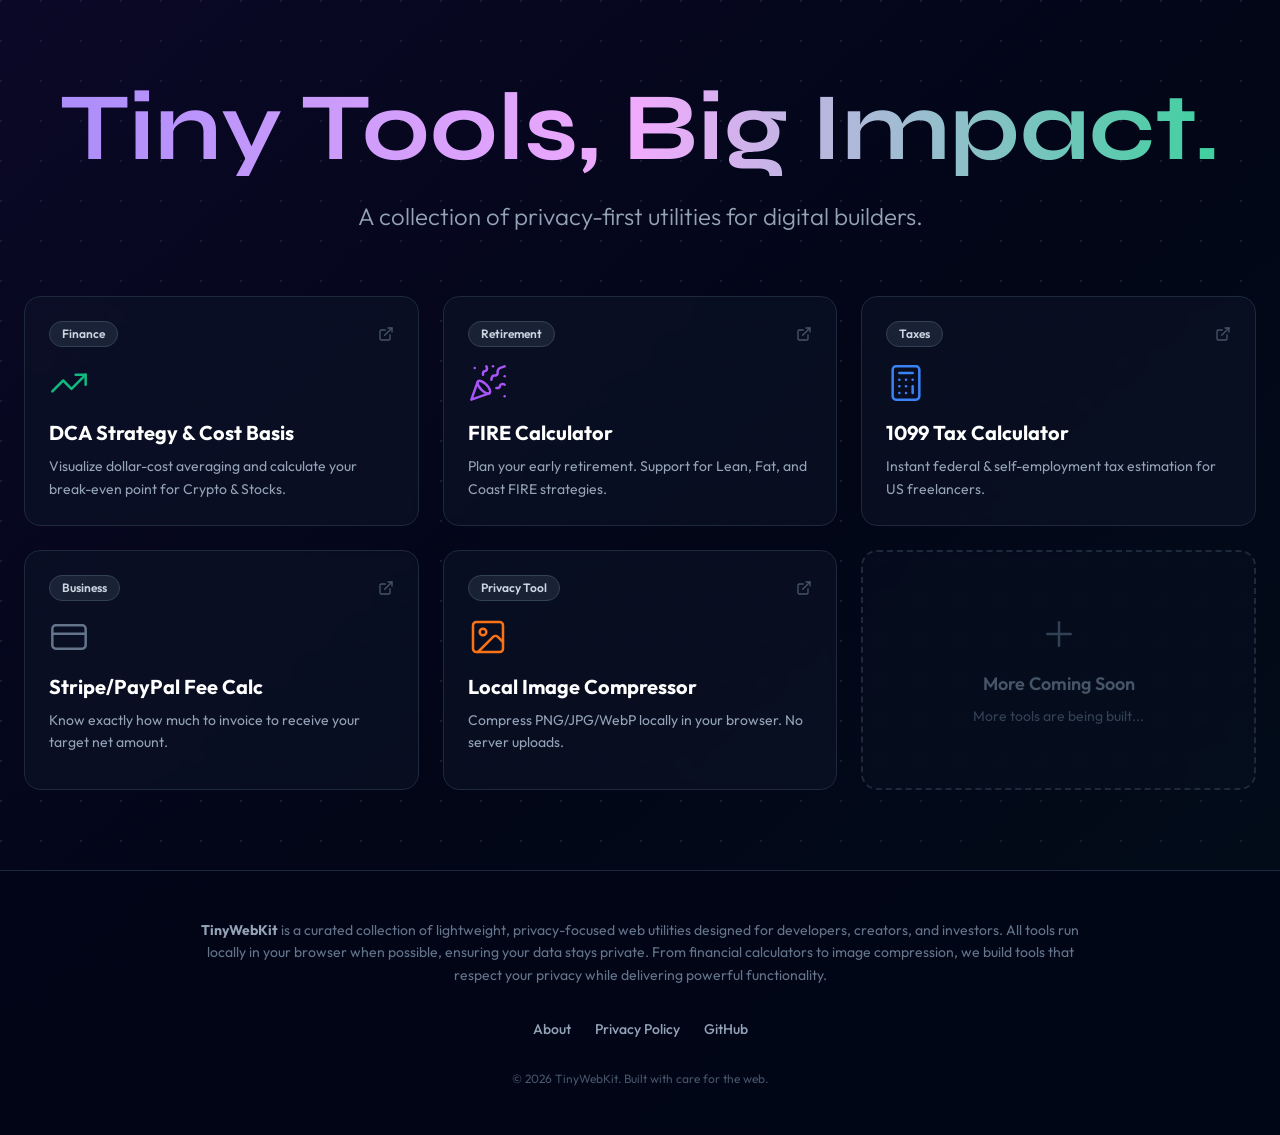
==== index.html @ 87d606e2 "Add files via upload" ====
<!doctype html>
<html lang="en">

<head>
    <meta charset="UTF-8" />
    <link rel="icon" type="image/svg+xml" href="/vite.svg" />
    <meta name="viewport" content="width=device-width, initial-scale=1.0" />

    <!-- SEO Meta Tags -->
    <title>TinyWebKit - Tiny Tools, Big Impact | Privacy-First Utilities</title>
    <meta name="description"
        content="A curated collection of lightweight, privacy-focused web utilities for developers, creators, and investors. DCA Calculator, FIRE Calculator, Tax Estimator, and more." />
    <meta name="keywords"
        content="web tools, privacy tools, DCA calculator, FIRE calculator, tax calculator, image compressor, developer tools" />
    <script async src="https://pagead2.googlesyndication.com/pagead/js/adsbygoogle.js?client=ca-pub-9927585604543555"
        crossorigin="anonymous"></script>

    <!-- Open Graph -->
    <meta property="og:title" content="TinyWebKit - Tiny Tools, Big Impact" />
    <meta property="og:description"
        content="Privacy-first utilities for digital builders. Financial calculators, tax tools, and more." />
    <meta property="og:type" content="website" />
    <meta property="og:url" content="https://tinywebkit.com" />

    <!-- Twitter Card -->
    <meta name="twitter:card" content="summary_large_image" />
    <meta name="twitter:title" content="TinyWebKit - Tiny Tools, Big Impact" />
    <meta name="twitter:description" content="Privacy-first utilities for digital builders." />
  <script type="module" crossorigin src="/assets/index-DSWnppGB.js"></script>
  <link rel="stylesheet" crossorigin href="/assets/index-Cif8F2AK.css">
</head>

<body>
    <div id="root"></div>
</body>

</html>
---- assets/index-Cif8F2AK.css ----
@import"https://fonts.googleapis.com/css2?family=Outfit:wght@300;400;500;600;700&family=Syne:wght@700;800&display=swap";*,:before,:after{--tw-border-spacing-x: 0;--tw-border-spacing-y: 0;--tw-translate-x: 0;--tw-translate-y: 0;--tw-rotate: 0;--tw-skew-x: 0;--tw-skew-y: 0;--tw-scale-x: 1;--tw-scale-y: 1;--tw-pan-x: ;--tw-pan-y: ;--tw-pinch-zoom: ;--tw-scroll-snap-strictness: proximity;--tw-gradient-from-position: ;--tw-gradient-via-position: ;--tw-gradient-to-position: ;--tw-ordinal: ;--tw-slashed-zero: ;--tw-numeric-figure: ;--tw-numeric-spacing: ;--tw-numeric-fraction: ;--tw-ring-inset: ;--tw-ring-offset-width: 0px;--tw-ring-offset-color: #fff;--tw-ring-color: rgb(59 130 246 / .5);--tw-ring-offset-shadow: 0 0 #0000;--tw-ring-shadow: 0 0 #0000;--tw-shadow: 0 0 #0000;--tw-shadow-colored: 0 0 #0000;--tw-blur: ;--tw-brightness: ;--tw-contrast: ;--tw-grayscale: ;--tw-hue-rotate: ;--tw-invert: ;--tw-saturate: ;--tw-sepia: ;--tw-drop-shadow: ;--tw-backdrop-blur: ;--tw-backdrop-brightness: ;--tw-backdrop-contrast: ;--tw-backdrop-grayscale: ;--tw-backdrop-hue-rotate: ;--tw-backdrop-invert: ;--tw-backdrop-opacity: ;--tw-backdrop-saturate: ;--tw-backdrop-sepia: ;--tw-contain-size: ;--tw-contain-layout: ;--tw-contain-paint: ;--tw-contain-style: }::backdrop{--tw-border-spacing-x: 0;--tw-border-spacing-y: 0;--tw-translate-x: 0;--tw-translate-y: 0;--tw-rotate: 0;--tw-skew-x: 0;--tw-skew-y: 0;--tw-scale-x: 1;--tw-scale-y: 1;--tw-pan-x: ;--tw-pan-y: ;--tw-pinch-zoom: ;--tw-scroll-snap-strictness: proximity;--tw-gradient-from-position: ;--tw-gradient-via-position: ;--tw-gradient-to-position: ;--tw-ordinal: ;--tw-slashed-zero: ;--tw-numeric-figure: ;--tw-numeric-spacing: ;--tw-numeric-fraction: ;--tw-ring-inset: ;--tw-ring-offset-width: 0px;--tw-ring-offset-color: #fff;--tw-ring-color: rgb(59 130 246 / .5);--tw-ring-offset-shadow: 0 0 #0000;--tw-ring-shadow: 0 0 #0000;--tw-shadow: 0 0 #0000;--tw-shadow-colored: 0 0 #0000;--tw-blur: ;--tw-brightness: ;--tw-contrast: ;--tw-grayscale: ;--tw-hue-rotate: ;--tw-invert: ;--tw-saturate: ;--tw-sepia: ;--tw-drop-shadow: ;--tw-backdrop-blur: ;--tw-backdrop-brightness: ;--tw-backdrop-contrast: ;--tw-backdrop-grayscale: ;--tw-backdrop-hue-rotate: ;--tw-backdrop-invert: ;--tw-backdrop-opacity: ;--tw-backdrop-saturate: ;--tw-backdrop-sepia: ;--tw-contain-size: ;--tw-contain-layout: ;--tw-contain-paint: ;--tw-contain-style: }*,:before,:after{box-sizing:border-box;border-width:0;border-style:solid;border-color:#e5e7eb}:before,:after{--tw-content: ""}html,:host{line-height:1.5;-webkit-text-size-adjust:100%;-moz-tab-size:4;-o-tab-size:4;tab-size:4;font-family:Outfit,system-ui,sans-serif;font-feature-settings:normal;font-variation-settings:normal;-webkit-tap-highlight-color:transparent}body{margin:0;line-height:inherit}hr{height:0;color:inherit;border-top-width:1px}abbr:where([title]){-webkit-text-decoration:underline dotted;text-decoration:underline dotted}h1,h2,h3,h4,h5,h6{font-size:inherit;font-weight:inherit}a{color:inherit;text-decoration:inherit}b,strong{font-weight:bolder}code,kbd,samp,pre{font-family:ui-monospace,SFMono-Regular,Menlo,Monaco,Consolas,Liberation Mono,Courier New,monospace;font-feature-settings:normal;font-variation-settings:normal;font-size:1em}small{font-size:80%}sub,sup{font-size:75%;line-height:0;position:relative;vertical-align:baseline}sub{bottom:-.25em}sup{top:-.5em}table{text-indent:0;border-color:inherit;border-collapse:collapse}button,input,optgroup,select,textarea{font-family:inherit;font-feature-settings:inherit;font-variation-settings:inherit;font-size:100%;font-weight:inherit;line-height:inherit;letter-spacing:inherit;color:inherit;margin:0;padding:0}button,select{text-transform:none}button,input:where([type=button]),input:where([type=reset]),input:where([type=submit]){-webkit-appearance:button;background-color:transparent;background-image:none}:-moz-focusring{outline:auto}:-moz-ui-invalid{box-shadow:none}progress{vertical-align:baseline}::-webkit-inner-spin-button,::-webkit-outer-spin-button{height:auto}[type=search]{-webkit-appearance:textfield;outline-offset:-2px}::-webkit-search-decoration{-webkit-appearance:none}::-webkit-file-upload-button{-webkit-appearance:button;font:inherit}summary{display:list-item}blockquote,dl,dd,h1,h2,h3,h4,h5,h6,hr,figure,p,pre{margin:0}fieldset{margin:0;padding:0}legend{padding:0}ol,ul,menu{list-style:none;margin:0;padding:0}dialog{padding:0}textarea{resize:vertical}input::-moz-placeholder,textarea::-moz-placeholder{opacity:1;color:#9ca3af}input::placeholder,textarea::placeholder{opacity:1;color:#9ca3af}button,[role=button]{cursor:pointer}:disabled{cursor:default}img,svg,video,canvas,audio,iframe,embed,object{display:block;vertical-align:middle}img,video{max-width:100%;height:auto}[hidden]:where(:not([hidden=until-found])){display:none}body{-webkit-font-smoothing:antialiased;-moz-osx-font-smoothing:grayscale}.container{width:100%}@media (min-width: 640px){.container{max-width:640px}}@media (min-width: 768px){.container{max-width:768px}}@media (min-width: 1024px){.container{max-width:1024px}}@media (min-width: 1280px){.container{max-width:1280px}}@media (min-width: 1536px){.container{max-width:1536px}}.absolute{position:absolute}.relative{position:relative}.inset-0{top:0;right:0;bottom:0;left:0}.z-10{z-index:10}.mx-auto{margin-left:auto;margin-right:auto}.mb-2{margin-bottom:.5rem}.mb-4{margin-bottom:1rem}.mb-6{margin-bottom:1.5rem}.mb-8{margin-bottom:2rem}.flex{display:flex}.grid{display:grid}.h-10{height:2.5rem}.h-4{height:1rem}.min-h-\[240px\]{min-height:240px}.min-h-screen{min-height:100vh}.w-10{width:2.5rem}.w-4{width:1rem}.max-w-3xl{max-width:48rem}.max-w-4xl{max-width:56rem}.max-w-7xl{max-width:80rem}.grid-cols-1{grid-template-columns:repeat(1,minmax(0,1fr))}.flex-col{flex-direction:column}.flex-wrap{flex-wrap:wrap}.items-center{align-items:center}.justify-center{justify-content:center}.justify-between{justify-content:space-between}.gap-6{gap:1.5rem}.overflow-hidden{overflow:hidden}.rounded-2xl{border-radius:1rem}.rounded-full{border-radius:9999px}.border{border-width:1px}.border-2{border-width:2px}.border-t{border-top-width:1px}.border-dashed{border-style:dashed}.border-slate-700{--tw-border-opacity: 1;border-color:rgb(51 65 85 / var(--tw-border-opacity, 1))}.border-slate-800{--tw-border-opacity: 1;border-color:rgb(30 41 59 / var(--tw-border-opacity, 1))}.bg-slate-800\/80{background-color:#1e293bcc}.bg-slate-900\/30{background-color:#0f172a4d}.bg-slate-900\/50{background-color:#0f172a80}.bg-slate-950{--tw-bg-opacity: 1;background-color:rgb(2 6 23 / var(--tw-bg-opacity, 1))}.bg-slate-950\/80{background-color:#020617cc}.bg-\[radial-gradient\(circle_at_1px_1px\,_rgb\(148_163_184_\/_0\.15\)_1px\,_transparent_0\)\]{background-image:radial-gradient(circle at 1px 1px,rgb(148 163 184 / .15) 1px,transparent 0)}.bg-gradient-to-br{background-image:linear-gradient(to bottom right,var(--tw-gradient-stops))}.bg-gradient-to-r{background-image:linear-gradient(to right,var(--tw-gradient-stops))}.from-violet-400{--tw-gradient-from: #a78bfa var(--tw-gradient-from-position);--tw-gradient-to: rgb(167 139 250 / 0) var(--tw-gradient-to-position);--tw-gradient-stops: var(--tw-gradient-from), var(--tw-gradient-to)}.from-violet-500\/0{--tw-gradient-from: rgb(139 92 246 / 0) var(--tw-gradient-from-position);--tw-gradient-to: rgb(139 92 246 / 0) var(--tw-gradient-to-position);--tw-gradient-stops: var(--tw-gradient-from), var(--tw-gradient-to)}.from-violet-950\/20{--tw-gradient-from: rgb(46 16 101 / .2) var(--tw-gradient-from-position);--tw-gradient-to: rgb(46 16 101 / 0) var(--tw-gradient-to-position);--tw-gradient-stops: var(--tw-gradient-from), var(--tw-gradient-to)}.via-fuchsia-300{--tw-gradient-to: rgb(240 171 252 / 0) var(--tw-gradient-to-position);--tw-gradient-stops: var(--tw-gradient-from), #f0abfc var(--tw-gradient-via-position), var(--tw-gradient-to)}.via-transparent{--tw-gradient-to: rgb(0 0 0 / 0) var(--tw-gradient-to-position);--tw-gradient-stops: var(--tw-gradient-from), transparent var(--tw-gradient-via-position), var(--tw-gradient-to)}.to-emerald-400{--tw-gradient-to: #34d399 var(--tw-gradient-to-position)}.to-emerald-500\/0{--tw-gradient-to: rgb(16 185 129 / 0) var(--tw-gradient-to-position)}.to-emerald-950\/20{--tw-gradient-to: rgb(2 44 34 / .2) var(--tw-gradient-to-position)}.bg-\[size\:40px_40px\]{background-size:40px 40px}.bg-clip-text{-webkit-background-clip:text;background-clip:text}.p-6{padding:1.5rem}.px-3{padding-left:.75rem;padding-right:.75rem}.px-6{padding-left:1.5rem;padding-right:1.5rem}.py-1{padding-top:.25rem;padding-bottom:.25rem}.py-12{padding-top:3rem;padding-bottom:3rem}.pb-16{padding-bottom:4rem}.pb-20{padding-bottom:5rem}.pt-20{padding-top:5rem}.text-center{text-align:center}.font-display{font-family:Syne,system-ui,sans-serif}.text-6xl{font-size:3.75rem;line-height:1}.text-lg{font-size:1.125rem;line-height:1.75rem}.text-sm{font-size:.875rem;line-height:1.25rem}.text-xl{font-size:1.25rem;line-height:1.75rem}.text-xs{font-size:.75rem;line-height:1rem}.font-bold{font-weight:700}.font-light{font-weight:300}.font-medium{font-weight:500}.font-semibold{font-weight:600}.leading-relaxed{line-height:1.625}.text-blue-500{--tw-text-opacity: 1;color:rgb(59 130 246 / var(--tw-text-opacity, 1))}.text-emerald-500{--tw-text-opacity: 1;color:rgb(16 185 129 / var(--tw-text-opacity, 1))}.text-orange-500{--tw-text-opacity: 1;color:rgb(249 115 22 / var(--tw-text-opacity, 1))}.text-purple-500{--tw-text-opacity: 1;color:rgb(168 85 247 / var(--tw-text-opacity, 1))}.text-slate-300{--tw-text-opacity: 1;color:rgb(203 213 225 / var(--tw-text-opacity, 1))}.text-slate-400{--tw-text-opacity: 1;color:rgb(148 163 184 / var(--tw-text-opacity, 1))}.text-slate-500{--tw-text-opacity: 1;color:rgb(100 116 139 / var(--tw-text-opacity, 1))}.text-slate-600{--tw-text-opacity: 1;color:rgb(71 85 105 / var(--tw-text-opacity, 1))}.text-slate-700{--tw-text-opacity: 1;color:rgb(51 65 85 / var(--tw-text-opacity, 1))}.text-transparent{color:transparent}.text-white{--tw-text-opacity: 1;color:rgb(255 255 255 / var(--tw-text-opacity, 1))}.backdrop-blur-sm{--tw-backdrop-blur: blur(4px);-webkit-backdrop-filter:var(--tw-backdrop-blur) var(--tw-backdrop-brightness) var(--tw-backdrop-contrast) var(--tw-backdrop-grayscale) var(--tw-backdrop-hue-rotate) var(--tw-backdrop-invert) var(--tw-backdrop-opacity) var(--tw-backdrop-saturate) var(--tw-backdrop-sepia);backdrop-filter:var(--tw-backdrop-blur) var(--tw-backdrop-brightness) var(--tw-backdrop-contrast) var(--tw-backdrop-grayscale) var(--tw-backdrop-hue-rotate) var(--tw-backdrop-invert) var(--tw-backdrop-opacity) var(--tw-backdrop-saturate) var(--tw-backdrop-sepia)}.transition{transition-property:color,background-color,border-color,text-decoration-color,fill,stroke,opacity,box-shadow,transform,filter,backdrop-filter;transition-timing-function:cubic-bezier(.4,0,.2,1);transition-duration:.15s}.transition-all{transition-property:all;transition-timing-function:cubic-bezier(.4,0,.2,1);transition-duration:.15s}.transition-colors{transition-property:color,background-color,border-color,text-decoration-color,fill,stroke;transition-timing-function:cubic-bezier(.4,0,.2,1);transition-duration:.15s}.duration-300{transition-duration:.3s}.hover\:border-slate-700:hover{--tw-border-opacity: 1;border-color:rgb(51 65 85 / var(--tw-border-opacity, 1))}.hover\:text-violet-400:hover{--tw-text-opacity: 1;color:rgb(167 139 250 / var(--tw-text-opacity, 1))}.hover\:shadow-2xl:hover{--tw-shadow: 0 25px 50px -12px rgb(0 0 0 / .25);--tw-shadow-colored: 0 25px 50px -12px var(--tw-shadow-color);box-shadow:var(--tw-ring-offset-shadow, 0 0 #0000),var(--tw-ring-shadow, 0 0 #0000),var(--tw-shadow)}.hover\:shadow-violet-500\/10:hover{--tw-shadow-color: rgb(139 92 246 / .1);--tw-shadow: var(--tw-shadow-colored)}.group:hover .group-hover\:from-violet-500\/5{--tw-gradient-from: rgb(139 92 246 / .05) var(--tw-gradient-from-position);--tw-gradient-to: rgb(139 92 246 / 0) var(--tw-gradient-to-position);--tw-gradient-stops: var(--tw-gradient-from), var(--tw-gradient-to)}.group:hover .group-hover\:to-emerald-500\/5{--tw-gradient-to: rgb(16 185 129 / .05) var(--tw-gradient-to-position)}.group:hover .group-hover\:text-slate-400{--tw-text-opacity: 1;color:rgb(148 163 184 / var(--tw-text-opacity, 1))}.group:hover .group-hover\:text-violet-300{--tw-text-opacity: 1;color:rgb(196 181 253 / var(--tw-text-opacity, 1))}@media (min-width: 768px){.md\:grid-cols-2{grid-template-columns:repeat(2,minmax(0,1fr))}.md\:text-2xl{font-size:1.5rem;line-height:2rem}.md\:text-7xl{font-size:4.5rem;line-height:1}}@media (min-width: 1024px){.lg\:grid-cols-3{grid-template-columns:repeat(3,minmax(0,1fr))}.lg\:text-8xl{font-size:6rem;line-height:1}}
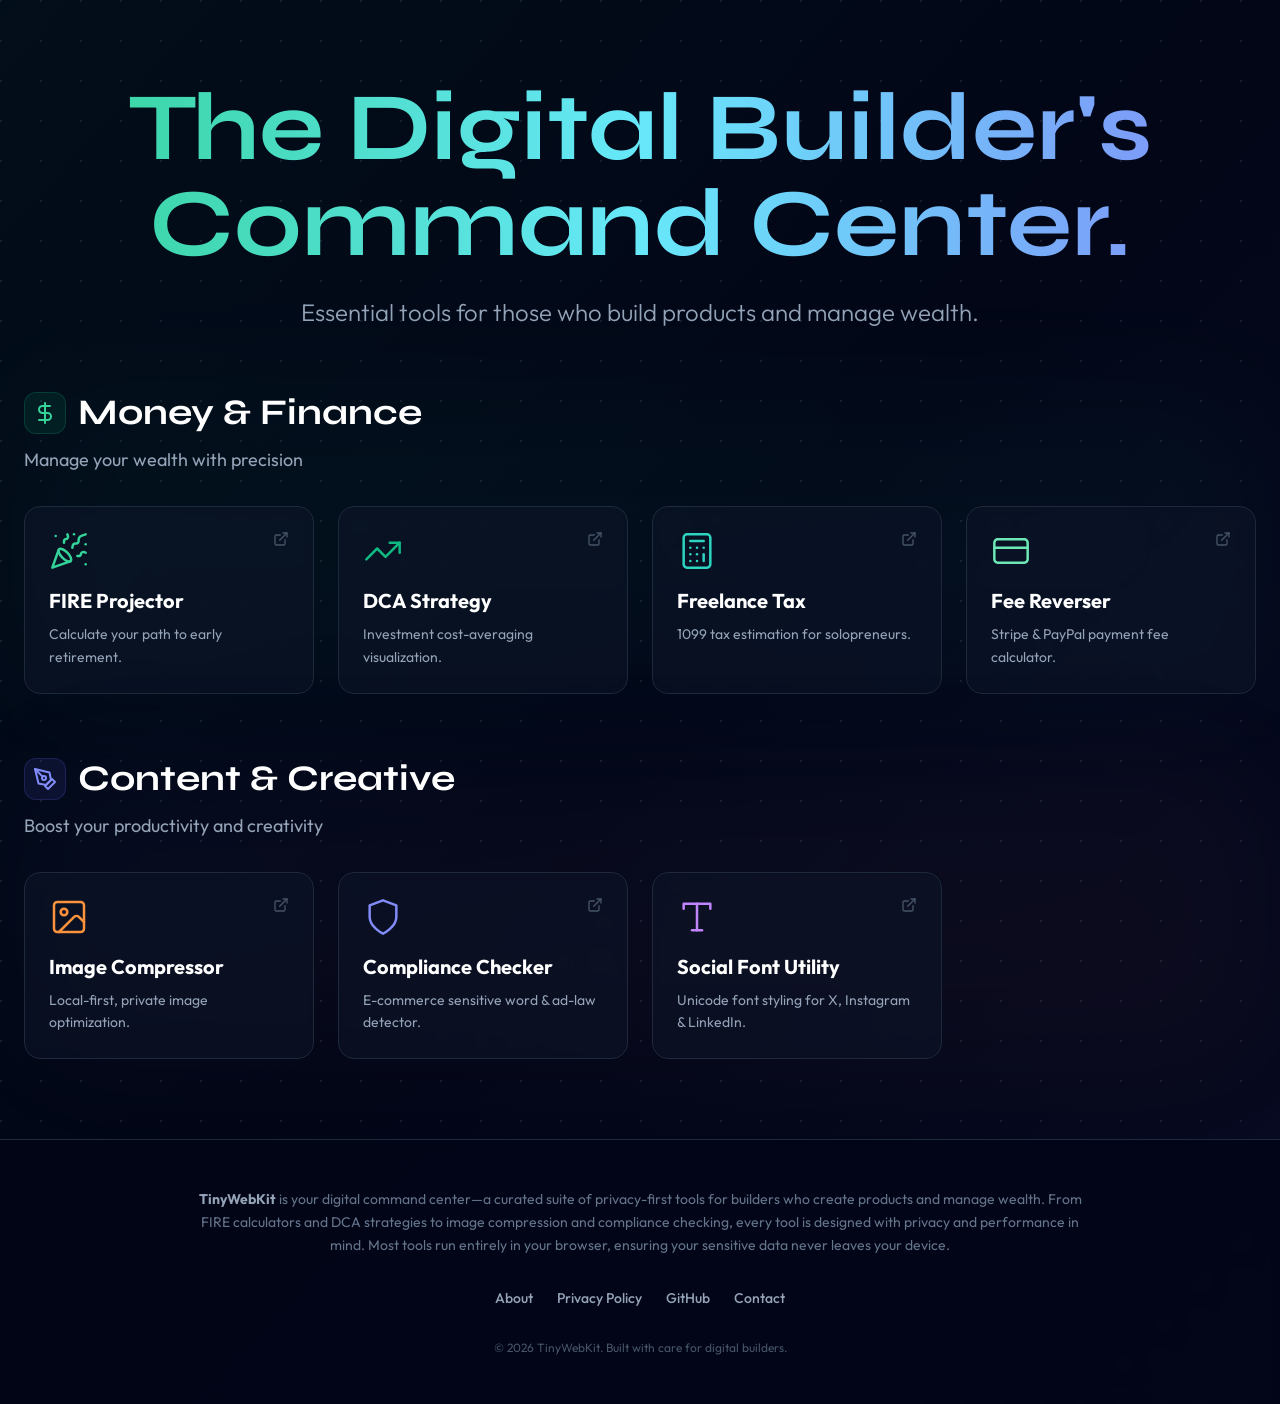
==== commit 3a24edbf: "Add files via upload" ====
--- a/index.html
+++ b/index.html
@@ -26,8 +26,8 @@
     <meta name="twitter:card" content="summary_large_image" />
     <meta name="twitter:title" content="TinyWebKit - Tiny Tools, Big Impact" />
     <meta name="twitter:description" content="Privacy-first utilities for digital builders." />
-  <script type="module" crossorigin src="/assets/index-DSWnppGB.js"></script>
-  <link rel="stylesheet" crossorigin href="/assets/index-Cif8F2AK.css">
+  <script type="module" crossorigin src="/assets/index-Dz4XGHO2.js"></script>
+  <link rel="stylesheet" crossorigin href="/assets/index-C9QMPsaU.css">
 </head>
 
 <body>
--- a/assets/index-C9QMPsaU.css
+++ b/assets/index-C9QMPsaU.css
@@ -0,0 +1 @@
+@import"https://fonts.googleapis.com/css2?family=Outfit:wght@300;400;500;600;700&family=Syne:wght@700;800&display=swap";*,:before,:after{--tw-border-spacing-x: 0;--tw-border-spacing-y: 0;--tw-translate-x: 0;--tw-translate-y: 0;--tw-rotate: 0;--tw-skew-x: 0;--tw-skew-y: 0;--tw-scale-x: 1;--tw-scale-y: 1;--tw-pan-x: ;--tw-pan-y: ;--tw-pinch-zoom: ;--tw-scroll-snap-strictness: proximity;--tw-gradient-from-position: ;--tw-gradient-via-position: ;--tw-gradient-to-position: ;--tw-ordinal: ;--tw-slashed-zero: ;--tw-numeric-figure: ;--tw-numeric-spacing: ;--tw-numeric-fraction: ;--tw-ring-inset: ;--tw-ring-offset-width: 0px;--tw-ring-offset-color: #fff;--tw-ring-color: rgb(59 130 246 / .5);--tw-ring-offset-shadow: 0 0 #0000;--tw-ring-shadow: 0 0 #0000;--tw-shadow: 0 0 #0000;--tw-shadow-colored: 0 0 #0000;--tw-blur: ;--tw-brightness: ;--tw-contrast: ;--tw-grayscale: ;--tw-hue-rotate: ;--tw-invert: ;--tw-saturate: ;--tw-sepia: ;--tw-drop-shadow: ;--tw-backdrop-blur: ;--tw-backdrop-brightness: ;--tw-backdrop-contrast: ;--tw-backdrop-grayscale: ;--tw-backdrop-hue-rotate: ;--tw-backdrop-invert: ;--tw-backdrop-opacity: ;--tw-backdrop-saturate: ;--tw-backdrop-sepia: ;--tw-contain-size: ;--tw-contain-layout: ;--tw-contain-paint: ;--tw-contain-style: }::backdrop{--tw-border-spacing-x: 0;--tw-border-spacing-y: 0;--tw-translate-x: 0;--tw-translate-y: 0;--tw-rotate: 0;--tw-skew-x: 0;--tw-skew-y: 0;--tw-scale-x: 1;--tw-scale-y: 1;--tw-pan-x: ;--tw-pan-y: ;--tw-pinch-zoom: ;--tw-scroll-snap-strictness: proximity;--tw-gradient-from-position: ;--tw-gradient-via-position: ;--tw-gradient-to-position: ;--tw-ordinal: ;--tw-slashed-zero: ;--tw-numeric-figure: ;--tw-numeric-spacing: ;--tw-numeric-fraction: ;--tw-ring-inset: ;--tw-ring-offset-width: 0px;--tw-ring-offset-color: #fff;--tw-ring-color: rgb(59 130 246 / .5);--tw-ring-offset-shadow: 0 0 #0000;--tw-ring-shadow: 0 0 #0000;--tw-shadow: 0 0 #0000;--tw-shadow-colored: 0 0 #0000;--tw-blur: ;--tw-brightness: ;--tw-contrast: ;--tw-grayscale: ;--tw-hue-rotate: ;--tw-invert: ;--tw-saturate: ;--tw-sepia: ;--tw-drop-shadow: ;--tw-backdrop-blur: ;--tw-backdrop-brightness: ;--tw-backdrop-contrast: ;--tw-backdrop-grayscale: ;--tw-backdrop-hue-rotate: ;--tw-backdrop-invert: ;--tw-backdrop-opacity: ;--tw-backdrop-saturate: ;--tw-backdrop-sepia: ;--tw-contain-size: ;--tw-contain-layout: ;--tw-contain-paint: ;--tw-contain-style: }*,:before,:after{box-sizing:border-box;border-width:0;border-style:solid;border-color:#e5e7eb}:before,:after{--tw-content: ""}html,:host{line-height:1.5;-webkit-text-size-adjust:100%;-moz-tab-size:4;-o-tab-size:4;tab-size:4;font-family:Outfit,system-ui,sans-serif;font-feature-settings:normal;font-variation-settings:normal;-webkit-tap-highlight-color:transparent}body{margin:0;line-height:inherit}hr{height:0;color:inherit;border-top-width:1px}abbr:where([title]){-webkit-text-decoration:underline dotted;text-decoration:underline dotted}h1,h2,h3,h4,h5,h6{font-size:inherit;font-weight:inherit}a{color:inherit;text-decoration:inherit}b,strong{font-weight:bolder}code,kbd,samp,pre{font-family:ui-monospace,SFMono-Regular,Menlo,Monaco,Consolas,Liberation Mono,Courier New,monospace;font-feature-settings:normal;font-variation-settings:normal;font-size:1em}small{font-size:80%}sub,sup{font-size:75%;line-height:0;position:relative;vertical-align:baseline}sub{bottom:-.25em}sup{top:-.5em}table{text-indent:0;border-color:inherit;border-collapse:collapse}button,input,optgroup,select,textarea{font-family:inherit;font-feature-settings:inherit;font-variation-settings:inherit;font-size:100%;font-weight:inherit;line-height:inherit;letter-spacing:inherit;color:inherit;margin:0;padding:0}button,select{text-transform:none}button,input:where([type=button]),input:where([type=reset]),input:where([type=submit]){-webkit-appearance:button;background-color:transparent;background-image:none}:-moz-focusring{outline:auto}:-moz-ui-invalid{box-shadow:none}progress{vertical-align:baseline}::-webkit-inner-spin-button,::-webkit-outer-spin-button{height:auto}[type=search]{-webkit-appearance:textfield;outline-offset:-2px}::-webkit-search-decoration{-webkit-appearance:none}::-webkit-file-upload-button{-webkit-appearance:button;font:inherit}summary{display:list-item}blockquote,dl,dd,h1,h2,h3,h4,h5,h6,hr,figure,p,pre{margin:0}fieldset{margin:0;padding:0}legend{padding:0}ol,ul,menu{list-style:none;margin:0;padding:0}dialog{padding:0}textarea{resize:vertical}input::-moz-placeholder,textarea::-moz-placeholder{opacity:1;color:#9ca3af}input::placeholder,textarea::placeholder{opacity:1;color:#9ca3af}button,[role=button]{cursor:pointer}:disabled{cursor:default}img,svg,video,canvas,audio,iframe,embed,object{display:block;vertical-align:middle}img,video{max-width:100%;height:auto}[hidden]:where(:not([hidden=until-found])){display:none}body{-webkit-font-smoothing:antialiased;-moz-osx-font-smoothing:grayscale}.container{width:100%}@media (min-width: 640px){.container{max-width:640px}}@media (min-width: 768px){.container{max-width:768px}}@media (min-width: 1024px){.container{max-width:1024px}}@media (min-width: 1280px){.container{max-width:1280px}}@media (min-width: 1536px){.container{max-width:1536px}}.absolute{position:absolute}.relative{position:relative}.inset-0{top:0;right:0;bottom:0;left:0}.z-10{z-index:10}.mx-auto{margin-left:auto;margin-right:auto}.mb-2{margin-bottom:.5rem}.mb-3{margin-bottom:.75rem}.mb-4{margin-bottom:1rem}.mb-6{margin-bottom:1.5rem}.mb-8{margin-bottom:2rem}.flex{display:flex}.grid{display:grid}.h-10{height:2.5rem}.h-4{height:1rem}.h-6{height:1.5rem}.min-h-screen{min-height:100vh}.w-10{width:2.5rem}.w-4{width:1rem}.w-6{width:1.5rem}.max-w-3xl{max-width:48rem}.max-w-4xl{max-width:56rem}.max-w-7xl{max-width:80rem}.grid-cols-1{grid-template-columns:repeat(1,minmax(0,1fr))}.flex-wrap{flex-wrap:wrap}.items-start{align-items:flex-start}.items-center{align-items:center}.justify-center{justify-content:center}.justify-between{justify-content:space-between}.gap-3{gap:.75rem}.gap-6{gap:1.5rem}.space-y-16>:not([hidden])~:not([hidden]){--tw-space-y-reverse: 0;margin-top:calc(4rem * calc(1 - var(--tw-space-y-reverse)));margin-bottom:calc(4rem * var(--tw-space-y-reverse))}.overflow-hidden{overflow:hidden}.rounded-2xl{border-radius:1rem}.rounded-3xl{border-radius:1.5rem}.rounded-xl{border-radius:.75rem}.border{border-width:1px}.border-t{border-top-width:1px}.border-emerald-500\/20{border-color:#10b98133}.border-indigo-500\/20{border-color:#6366f133}.border-slate-800{--tw-border-opacity: 1;border-color:rgb(30 41 59 / var(--tw-border-opacity, 1))}.bg-emerald-500\/10{background-color:#10b9811a}.bg-indigo-500\/10{background-color:#6366f11a}.bg-slate-900\/50{background-color:#0f172a80}.bg-slate-950{--tw-bg-opacity: 1;background-color:rgb(2 6 23 / var(--tw-bg-opacity, 1))}.bg-slate-950\/80{background-color:#020617cc}.bg-\[radial-gradient\(circle_at_1px_1px\,_rgb\(148_163_184_\/_0\.15\)_1px\,_transparent_0\)\]{background-image:radial-gradient(circle at 1px 1px,rgb(148 163 184 / .15) 1px,transparent 0)}.bg-gradient-to-br{background-image:linear-gradient(to bottom right,var(--tw-gradient-stops))}.bg-gradient-to-r{background-image:linear-gradient(to right,var(--tw-gradient-stops))}.from-emerald-400{--tw-gradient-from: #34d399 var(--tw-gradient-from-position);--tw-gradient-to: rgb(52 211 153 / 0) var(--tw-gradient-to-position);--tw-gradient-stops: var(--tw-gradient-from), var(--tw-gradient-to)}.from-emerald-500\/20{--tw-gradient-from: rgb(16 185 129 / .2) var(--tw-gradient-from-position);--tw-gradient-to: rgb(16 185 129 / 0) var(--tw-gradient-to-position);--tw-gradient-stops: var(--tw-gradient-from), var(--tw-gradient-to)}.from-emerald-950\/20{--tw-gradient-from: rgb(2 44 34 / .2) var(--tw-gradient-from-position);--tw-gradient-to: rgb(2 44 34 / 0) var(--tw-gradient-to-position);--tw-gradient-stops: var(--tw-gradient-from), var(--tw-gradient-to)}.from-indigo-500\/20{--tw-gradient-from: rgb(99 102 241 / .2) var(--tw-gradient-from-position);--tw-gradient-to: rgb(99 102 241 / 0) var(--tw-gradient-to-position);--tw-gradient-stops: var(--tw-gradient-from), var(--tw-gradient-to)}.from-slate-500\/0{--tw-gradient-from: rgb(100 116 139 / 0) var(--tw-gradient-from-position);--tw-gradient-to: rgb(100 116 139 / 0) var(--tw-gradient-to-position);--tw-gradient-stops: var(--tw-gradient-from), var(--tw-gradient-to)}.via-cyan-300{--tw-gradient-to: rgb(103 232 249 / 0) var(--tw-gradient-to-position);--tw-gradient-stops: var(--tw-gradient-from), #67e8f9 var(--tw-gradient-via-position), var(--tw-gradient-to)}.via-transparent{--tw-gradient-to: rgb(0 0 0 / 0) var(--tw-gradient-to-position);--tw-gradient-stops: var(--tw-gradient-from), transparent var(--tw-gradient-via-position), var(--tw-gradient-to)}.to-indigo-400{--tw-gradient-to: #818cf8 var(--tw-gradient-to-position)}.to-indigo-950\/20{--tw-gradient-to: rgb(30 27 75 / .2) var(--tw-gradient-to-position)}.to-orange-500\/20{--tw-gradient-to: rgb(249 115 22 / .2) var(--tw-gradient-to-position)}.to-slate-500\/0{--tw-gradient-to: rgb(100 116 139 / 0) var(--tw-gradient-to-position)}.to-teal-500\/20{--tw-gradient-to: rgb(20 184 166 / .2) var(--tw-gradient-to-position)}.bg-\[size\:40px_40px\]{background-size:40px 40px}.bg-clip-text{-webkit-background-clip:text;background-clip:text}.p-2{padding:.5rem}.p-6{padding:1.5rem}.px-6{padding-left:1.5rem;padding-right:1.5rem}.py-12{padding-top:3rem;padding-bottom:3rem}.pb-16{padding-bottom:4rem}.pb-20{padding-bottom:5rem}.pt-20{padding-top:5rem}.text-center{text-align:center}.font-display{font-family:Syne,system-ui,sans-serif}.text-3xl{font-size:1.875rem;line-height:2.25rem}.text-6xl{font-size:3.75rem;line-height:1}.text-lg{font-size:1.125rem;line-height:1.75rem}.text-sm{font-size:.875rem;line-height:1.25rem}.text-xl{font-size:1.25rem;line-height:1.75rem}.text-xs{font-size:.75rem;line-height:1rem}.font-bold{font-weight:700}.font-light{font-weight:300}.font-medium{font-weight:500}.leading-relaxed{line-height:1.625}.text-emerald-300{--tw-text-opacity: 1;color:rgb(110 231 183 / var(--tw-text-opacity, 1))}.text-emerald-400{--tw-text-opacity: 1;color:rgb(52 211 153 / var(--tw-text-opacity, 1))}.text-emerald-500{--tw-text-opacity: 1;color:rgb(16 185 129 / var(--tw-text-opacity, 1))}.text-indigo-400{--tw-text-opacity: 1;color:rgb(129 140 248 / var(--tw-text-opacity, 1))}.text-orange-400{--tw-text-opacity: 1;color:rgb(251 146 60 / var(--tw-text-opacity, 1))}.text-purple-400{--tw-text-opacity: 1;color:rgb(192 132 252 / var(--tw-text-opacity, 1))}.text-slate-400{--tw-text-opacity: 1;color:rgb(148 163 184 / var(--tw-text-opacity, 1))}.text-slate-500{--tw-text-opacity: 1;color:rgb(100 116 139 / var(--tw-text-opacity, 1))}.text-slate-600{--tw-text-opacity: 1;color:rgb(71 85 105 / var(--tw-text-opacity, 1))}.text-teal-400{--tw-text-opacity: 1;color:rgb(45 212 191 / var(--tw-text-opacity, 1))}.text-transparent{color:transparent}.text-white{--tw-text-opacity: 1;color:rgb(255 255 255 / var(--tw-text-opacity, 1))}.opacity-20{opacity:.2}.shadow{--tw-shadow: 0 1px 3px 0 rgb(0 0 0 / .1), 0 1px 2px -1px rgb(0 0 0 / .1);--tw-shadow-colored: 0 1px 3px 0 var(--tw-shadow-color), 0 1px 2px -1px var(--tw-shadow-color);box-shadow:var(--tw-ring-offset-shadow, 0 0 #0000),var(--tw-ring-shadow, 0 0 #0000),var(--tw-shadow)}.blur-3xl{--tw-blur: blur(64px);filter:var(--tw-blur) var(--tw-brightness) var(--tw-contrast) var(--tw-grayscale) var(--tw-hue-rotate) var(--tw-invert) var(--tw-saturate) var(--tw-sepia) var(--tw-drop-shadow)}.backdrop-blur-sm{--tw-backdrop-blur: blur(4px);-webkit-backdrop-filter:var(--tw-backdrop-blur) var(--tw-backdrop-brightness) var(--tw-backdrop-contrast) var(--tw-backdrop-grayscale) var(--tw-backdrop-hue-rotate) var(--tw-backdrop-invert) var(--tw-backdrop-opacity) var(--tw-backdrop-saturate) var(--tw-backdrop-sepia);backdrop-filter:var(--tw-backdrop-blur) var(--tw-backdrop-brightness) var(--tw-backdrop-contrast) var(--tw-backdrop-grayscale) var(--tw-backdrop-hue-rotate) var(--tw-backdrop-invert) var(--tw-backdrop-opacity) var(--tw-backdrop-saturate) var(--tw-backdrop-sepia)}.transition{transition-property:color,background-color,border-color,text-decoration-color,fill,stroke,opacity,box-shadow,transform,filter,backdrop-filter;transition-timing-function:cubic-bezier(.4,0,.2,1);transition-duration:.15s}.transition-all{transition-property:all;transition-timing-function:cubic-bezier(.4,0,.2,1);transition-duration:.15s}.transition-colors{transition-property:color,background-color,border-color,text-decoration-color,fill,stroke;transition-timing-function:cubic-bezier(.4,0,.2,1);transition-duration:.15s}.duration-300{transition-duration:.3s}.hover\:border-slate-700:hover{--tw-border-opacity: 1;border-color:rgb(51 65 85 / var(--tw-border-opacity, 1))}.hover\:text-emerald-400:hover{--tw-text-opacity: 1;color:rgb(52 211 153 / var(--tw-text-opacity, 1))}.hover\:text-indigo-400:hover{--tw-text-opacity: 1;color:rgb(129 140 248 / var(--tw-text-opacity, 1))}.hover\:shadow-2xl:hover{--tw-shadow: 0 25px 50px -12px rgb(0 0 0 / .25);--tw-shadow-colored: 0 25px 50px -12px var(--tw-shadow-color);box-shadow:var(--tw-ring-offset-shadow, 0 0 #0000),var(--tw-ring-shadow, 0 0 #0000),var(--tw-shadow)}.hover\:shadow-emerald-500\/10:hover{--tw-shadow-color: rgb(16 185 129 / .1);--tw-shadow: var(--tw-shadow-colored)}.hover\:shadow-indigo-500\/10:hover{--tw-shadow-color: rgb(99 102 241 / .1);--tw-shadow: var(--tw-shadow-colored)}.group:hover .group-hover\:from-slate-500\/5{--tw-gradient-from: rgb(100 116 139 / .05) var(--tw-gradient-from-position);--tw-gradient-to: rgb(100 116 139 / 0) var(--tw-gradient-to-position);--tw-gradient-stops: var(--tw-gradient-from), var(--tw-gradient-to)}.group:hover .group-hover\:to-slate-500\/5{--tw-gradient-to: rgb(100 116 139 / .05) var(--tw-gradient-to-position)}.group:hover .group-hover\:text-slate-100{--tw-text-opacity: 1;color:rgb(241 245 249 / var(--tw-text-opacity, 1))}.group:hover .group-hover\:text-slate-400{--tw-text-opacity: 1;color:rgb(148 163 184 / var(--tw-text-opacity, 1))}@media (min-width: 768px){.md\:grid-cols-2{grid-template-columns:repeat(2,minmax(0,1fr))}.md\:justify-start{justify-content:flex-start}.md\:text-left{text-align:left}.md\:text-2xl{font-size:1.5rem;line-height:2rem}.md\:text-4xl{font-size:2.25rem;line-height:2.5rem}.md\:text-7xl{font-size:4.5rem;line-height:1}}@media (min-width: 1024px){.lg\:grid-cols-4{grid-template-columns:repeat(4,minmax(0,1fr))}.lg\:text-8xl{font-size:6rem;line-height:1}}
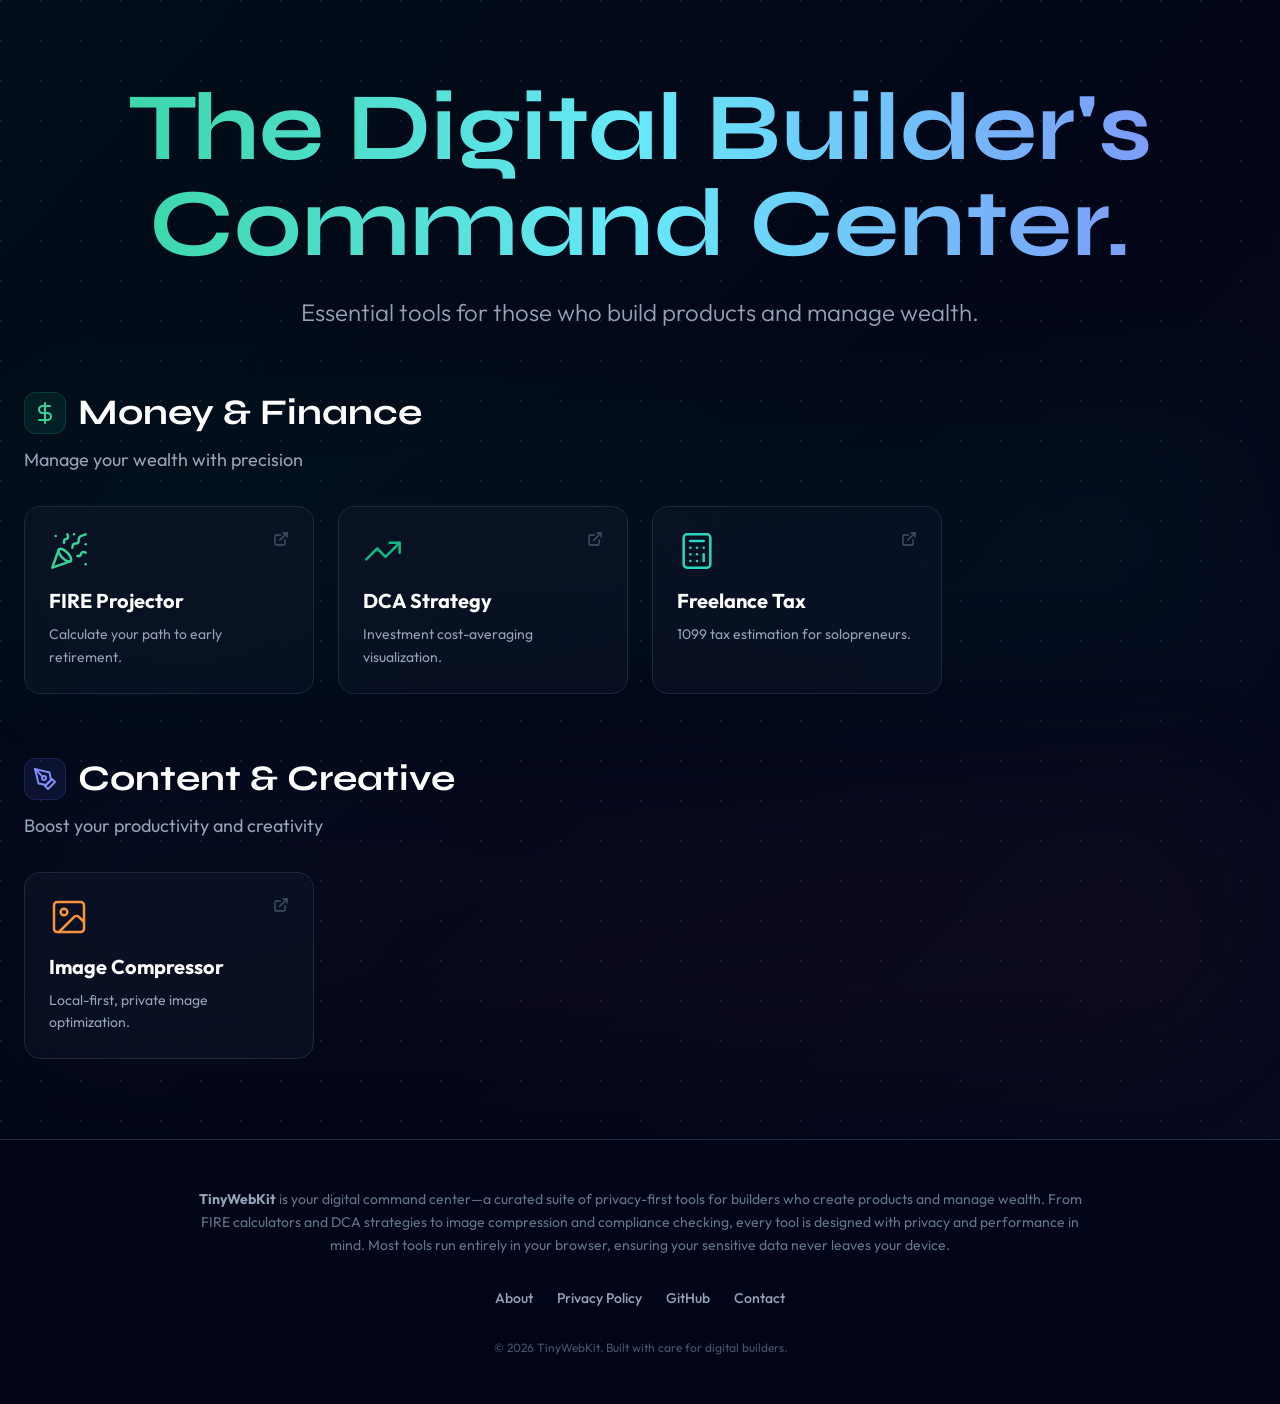
==== commit 7b7db11f: "Add files via upload" ====
--- a/index.html
+++ b/index.html
@@ -26,8 +26,8 @@
     <meta name="twitter:card" content="summary_large_image" />
     <meta name="twitter:title" content="TinyWebKit - Tiny Tools, Big Impact" />
     <meta name="twitter:description" content="Privacy-first utilities for digital builders." />
-  <script type="module" crossorigin src="/assets/index-Dz4XGHO2.js"></script>
-  <link rel="stylesheet" crossorigin href="/assets/index-C9QMPsaU.css">
+  <script type="module" crossorigin src="/assets/index-DqkuJpaQ.js"></script>
+  <link rel="stylesheet" crossorigin href="/assets/index-BKKA95VR.css">
 </head>
 
 <body>
--- a/assets/index-BKKA95VR.css
+++ b/assets/index-BKKA95VR.css
@@ -0,0 +1 @@
+@import"https://fonts.googleapis.com/css2?family=Outfit:wght@300;400;500;600;700&family=Syne:wght@700;800&display=swap";*,:before,:after{--tw-border-spacing-x: 0;--tw-border-spacing-y: 0;--tw-translate-x: 0;--tw-translate-y: 0;--tw-rotate: 0;--tw-skew-x: 0;--tw-skew-y: 0;--tw-scale-x: 1;--tw-scale-y: 1;--tw-pan-x: ;--tw-pan-y: ;--tw-pinch-zoom: ;--tw-scroll-snap-strictness: proximity;--tw-gradient-from-position: ;--tw-gradient-via-position: ;--tw-gradient-to-position: ;--tw-ordinal: ;--tw-slashed-zero: ;--tw-numeric-figure: ;--tw-numeric-spacing: ;--tw-numeric-fraction: ;--tw-ring-inset: ;--tw-ring-offset-width: 0px;--tw-ring-offset-color: #fff;--tw-ring-color: rgb(59 130 246 / .5);--tw-ring-offset-shadow: 0 0 #0000;--tw-ring-shadow: 0 0 #0000;--tw-shadow: 0 0 #0000;--tw-shadow-colored: 0 0 #0000;--tw-blur: ;--tw-brightness: ;--tw-contrast: ;--tw-grayscale: ;--tw-hue-rotate: ;--tw-invert: ;--tw-saturate: ;--tw-sepia: ;--tw-drop-shadow: ;--tw-backdrop-blur: ;--tw-backdrop-brightness: ;--tw-backdrop-contrast: ;--tw-backdrop-grayscale: ;--tw-backdrop-hue-rotate: ;--tw-backdrop-invert: ;--tw-backdrop-opacity: ;--tw-backdrop-saturate: ;--tw-backdrop-sepia: ;--tw-contain-size: ;--tw-contain-layout: ;--tw-contain-paint: ;--tw-contain-style: }::backdrop{--tw-border-spacing-x: 0;--tw-border-spacing-y: 0;--tw-translate-x: 0;--tw-translate-y: 0;--tw-rotate: 0;--tw-skew-x: 0;--tw-skew-y: 0;--tw-scale-x: 1;--tw-scale-y: 1;--tw-pan-x: ;--tw-pan-y: ;--tw-pinch-zoom: ;--tw-scroll-snap-strictness: proximity;--tw-gradient-from-position: ;--tw-gradient-via-position: ;--tw-gradient-to-position: ;--tw-ordinal: ;--tw-slashed-zero: ;--tw-numeric-figure: ;--tw-numeric-spacing: ;--tw-numeric-fraction: ;--tw-ring-inset: ;--tw-ring-offset-width: 0px;--tw-ring-offset-color: #fff;--tw-ring-color: rgb(59 130 246 / .5);--tw-ring-offset-shadow: 0 0 #0000;--tw-ring-shadow: 0 0 #0000;--tw-shadow: 0 0 #0000;--tw-shadow-colored: 0 0 #0000;--tw-blur: ;--tw-brightness: ;--tw-contrast: ;--tw-grayscale: ;--tw-hue-rotate: ;--tw-invert: ;--tw-saturate: ;--tw-sepia: ;--tw-drop-shadow: ;--tw-backdrop-blur: ;--tw-backdrop-brightness: ;--tw-backdrop-contrast: ;--tw-backdrop-grayscale: ;--tw-backdrop-hue-rotate: ;--tw-backdrop-invert: ;--tw-backdrop-opacity: ;--tw-backdrop-saturate: ;--tw-backdrop-sepia: ;--tw-contain-size: ;--tw-contain-layout: ;--tw-contain-paint: ;--tw-contain-style: }*,:before,:after{box-sizing:border-box;border-width:0;border-style:solid;border-color:#e5e7eb}:before,:after{--tw-content: ""}html,:host{line-height:1.5;-webkit-text-size-adjust:100%;-moz-tab-size:4;-o-tab-size:4;tab-size:4;font-family:Outfit,system-ui,sans-serif;font-feature-settings:normal;font-variation-settings:normal;-webkit-tap-highlight-color:transparent}body{margin:0;line-height:inherit}hr{height:0;color:inherit;border-top-width:1px}abbr:where([title]){-webkit-text-decoration:underline dotted;text-decoration:underline dotted}h1,h2,h3,h4,h5,h6{font-size:inherit;font-weight:inherit}a{color:inherit;text-decoration:inherit}b,strong{font-weight:bolder}code,kbd,samp,pre{font-family:ui-monospace,SFMono-Regular,Menlo,Monaco,Consolas,Liberation Mono,Courier New,monospace;font-feature-settings:normal;font-variation-settings:normal;font-size:1em}small{font-size:80%}sub,sup{font-size:75%;line-height:0;position:relative;vertical-align:baseline}sub{bottom:-.25em}sup{top:-.5em}table{text-indent:0;border-color:inherit;border-collapse:collapse}button,input,optgroup,select,textarea{font-family:inherit;font-feature-settings:inherit;font-variation-settings:inherit;font-size:100%;font-weight:inherit;line-height:inherit;letter-spacing:inherit;color:inherit;margin:0;padding:0}button,select{text-transform:none}button,input:where([type=button]),input:where([type=reset]),input:where([type=submit]){-webkit-appearance:button;background-color:transparent;background-image:none}:-moz-focusring{outline:auto}:-moz-ui-invalid{box-shadow:none}progress{vertical-align:baseline}::-webkit-inner-spin-button,::-webkit-outer-spin-button{height:auto}[type=search]{-webkit-appearance:textfield;outline-offset:-2px}::-webkit-search-decoration{-webkit-appearance:none}::-webkit-file-upload-button{-webkit-appearance:button;font:inherit}summary{display:list-item}blockquote,dl,dd,h1,h2,h3,h4,h5,h6,hr,figure,p,pre{margin:0}fieldset{margin:0;padding:0}legend{padding:0}ol,ul,menu{list-style:none;margin:0;padding:0}dialog{padding:0}textarea{resize:vertical}input::-moz-placeholder,textarea::-moz-placeholder{opacity:1;color:#9ca3af}input::placeholder,textarea::placeholder{opacity:1;color:#9ca3af}button,[role=button]{cursor:pointer}:disabled{cursor:default}img,svg,video,canvas,audio,iframe,embed,object{display:block;vertical-align:middle}img,video{max-width:100%;height:auto}[hidden]:where(:not([hidden=until-found])){display:none}body{-webkit-font-smoothing:antialiased;-moz-osx-font-smoothing:grayscale}.container{width:100%}@media (min-width: 640px){.container{max-width:640px}}@media (min-width: 768px){.container{max-width:768px}}@media (min-width: 1024px){.container{max-width:1024px}}@media (min-width: 1280px){.container{max-width:1280px}}@media (min-width: 1536px){.container{max-width:1536px}}.absolute{position:absolute}.relative{position:relative}.inset-0{top:0;right:0;bottom:0;left:0}.z-10{z-index:10}.mx-auto{margin-left:auto;margin-right:auto}.mb-2{margin-bottom:.5rem}.mb-3{margin-bottom:.75rem}.mb-4{margin-bottom:1rem}.mb-6{margin-bottom:1.5rem}.mb-8{margin-bottom:2rem}.flex{display:flex}.grid{display:grid}.h-10{height:2.5rem}.h-4{height:1rem}.h-6{height:1.5rem}.min-h-screen{min-height:100vh}.w-10{width:2.5rem}.w-4{width:1rem}.w-6{width:1.5rem}.max-w-3xl{max-width:48rem}.max-w-4xl{max-width:56rem}.max-w-7xl{max-width:80rem}.grid-cols-1{grid-template-columns:repeat(1,minmax(0,1fr))}.flex-wrap{flex-wrap:wrap}.items-start{align-items:flex-start}.items-center{align-items:center}.justify-center{justify-content:center}.justify-between{justify-content:space-between}.gap-3{gap:.75rem}.gap-6{gap:1.5rem}.space-y-16>:not([hidden])~:not([hidden]){--tw-space-y-reverse: 0;margin-top:calc(4rem * calc(1 - var(--tw-space-y-reverse)));margin-bottom:calc(4rem * var(--tw-space-y-reverse))}.overflow-hidden{overflow:hidden}.rounded-2xl{border-radius:1rem}.rounded-3xl{border-radius:1.5rem}.rounded-xl{border-radius:.75rem}.border{border-width:1px}.border-t{border-top-width:1px}.border-emerald-500\/20{border-color:#10b98133}.border-indigo-500\/20{border-color:#6366f133}.border-slate-800{--tw-border-opacity: 1;border-color:rgb(30 41 59 / var(--tw-border-opacity, 1))}.bg-emerald-500\/10{background-color:#10b9811a}.bg-indigo-500\/10{background-color:#6366f11a}.bg-slate-900\/50{background-color:#0f172a80}.bg-slate-950{--tw-bg-opacity: 1;background-color:rgb(2 6 23 / var(--tw-bg-opacity, 1))}.bg-slate-950\/80{background-color:#020617cc}.bg-\[radial-gradient\(circle_at_1px_1px\,_rgb\(148_163_184_\/_0\.15\)_1px\,_transparent_0\)\]{background-image:radial-gradient(circle at 1px 1px,rgb(148 163 184 / .15) 1px,transparent 0)}.bg-gradient-to-br{background-image:linear-gradient(to bottom right,var(--tw-gradient-stops))}.bg-gradient-to-r{background-image:linear-gradient(to right,var(--tw-gradient-stops))}.from-emerald-400{--tw-gradient-from: #34d399 var(--tw-gradient-from-position);--tw-gradient-to: rgb(52 211 153 / 0) var(--tw-gradient-to-position);--tw-gradient-stops: var(--tw-gradient-from), var(--tw-gradient-to)}.from-emerald-500\/20{--tw-gradient-from: rgb(16 185 129 / .2) var(--tw-gradient-from-position);--tw-gradient-to: rgb(16 185 129 / 0) var(--tw-gradient-to-position);--tw-gradient-stops: var(--tw-gradient-from), var(--tw-gradient-to)}.from-emerald-950\/20{--tw-gradient-from: rgb(2 44 34 / .2) var(--tw-gradient-from-position);--tw-gradient-to: rgb(2 44 34 / 0) var(--tw-gradient-to-position);--tw-gradient-stops: var(--tw-gradient-from), var(--tw-gradient-to)}.from-indigo-500\/20{--tw-gradient-from: rgb(99 102 241 / .2) var(--tw-gradient-from-position);--tw-gradient-to: rgb(99 102 241 / 0) var(--tw-gradient-to-position);--tw-gradient-stops: var(--tw-gradient-from), var(--tw-gradient-to)}.from-slate-500\/0{--tw-gradient-from: rgb(100 116 139 / 0) var(--tw-gradient-from-position);--tw-gradient-to: rgb(100 116 139 / 0) var(--tw-gradient-to-position);--tw-gradient-stops: var(--tw-gradient-from), var(--tw-gradient-to)}.via-cyan-300{--tw-gradient-to: rgb(103 232 249 / 0) var(--tw-gradient-to-position);--tw-gradient-stops: var(--tw-gradient-from), #67e8f9 var(--tw-gradient-via-position), var(--tw-gradient-to)}.via-transparent{--tw-gradient-to: rgb(0 0 0 / 0) var(--tw-gradient-to-position);--tw-gradient-stops: var(--tw-gradient-from), transparent var(--tw-gradient-via-position), var(--tw-gradient-to)}.to-indigo-400{--tw-gradient-to: #818cf8 var(--tw-gradient-to-position)}.to-indigo-950\/20{--tw-gradient-to: rgb(30 27 75 / .2) var(--tw-gradient-to-position)}.to-orange-500\/20{--tw-gradient-to: rgb(249 115 22 / .2) var(--tw-gradient-to-position)}.to-slate-500\/0{--tw-gradient-to: rgb(100 116 139 / 0) var(--tw-gradient-to-position)}.to-teal-500\/20{--tw-gradient-to: rgb(20 184 166 / .2) var(--tw-gradient-to-position)}.bg-\[size\:40px_40px\]{background-size:40px 40px}.bg-clip-text{-webkit-background-clip:text;background-clip:text}.p-2{padding:.5rem}.p-6{padding:1.5rem}.px-6{padding-left:1.5rem;padding-right:1.5rem}.py-12{padding-top:3rem;padding-bottom:3rem}.pb-16{padding-bottom:4rem}.pb-20{padding-bottom:5rem}.pt-20{padding-top:5rem}.text-center{text-align:center}.font-display{font-family:Syne,system-ui,sans-serif}.text-3xl{font-size:1.875rem;line-height:2.25rem}.text-6xl{font-size:3.75rem;line-height:1}.text-lg{font-size:1.125rem;line-height:1.75rem}.text-sm{font-size:.875rem;line-height:1.25rem}.text-xl{font-size:1.25rem;line-height:1.75rem}.text-xs{font-size:.75rem;line-height:1rem}.font-bold{font-weight:700}.font-light{font-weight:300}.font-medium{font-weight:500}.leading-relaxed{line-height:1.625}.text-emerald-400{--tw-text-opacity: 1;color:rgb(52 211 153 / var(--tw-text-opacity, 1))}.text-emerald-500{--tw-text-opacity: 1;color:rgb(16 185 129 / var(--tw-text-opacity, 1))}.text-indigo-400{--tw-text-opacity: 1;color:rgb(129 140 248 / var(--tw-text-opacity, 1))}.text-orange-400{--tw-text-opacity: 1;color:rgb(251 146 60 / var(--tw-text-opacity, 1))}.text-slate-400{--tw-text-opacity: 1;color:rgb(148 163 184 / var(--tw-text-opacity, 1))}.text-slate-500{--tw-text-opacity: 1;color:rgb(100 116 139 / var(--tw-text-opacity, 1))}.text-slate-600{--tw-text-opacity: 1;color:rgb(71 85 105 / var(--tw-text-opacity, 1))}.text-teal-400{--tw-text-opacity: 1;color:rgb(45 212 191 / var(--tw-text-opacity, 1))}.text-transparent{color:transparent}.text-white{--tw-text-opacity: 1;color:rgb(255 255 255 / var(--tw-text-opacity, 1))}.opacity-20{opacity:.2}.shadow{--tw-shadow: 0 1px 3px 0 rgb(0 0 0 / .1), 0 1px 2px -1px rgb(0 0 0 / .1);--tw-shadow-colored: 0 1px 3px 0 var(--tw-shadow-color), 0 1px 2px -1px var(--tw-shadow-color);box-shadow:var(--tw-ring-offset-shadow, 0 0 #0000),var(--tw-ring-shadow, 0 0 #0000),var(--tw-shadow)}.blur-3xl{--tw-blur: blur(64px);filter:var(--tw-blur) var(--tw-brightness) var(--tw-contrast) var(--tw-grayscale) var(--tw-hue-rotate) var(--tw-invert) var(--tw-saturate) var(--tw-sepia) var(--tw-drop-shadow)}.backdrop-blur-sm{--tw-backdrop-blur: blur(4px);-webkit-backdrop-filter:var(--tw-backdrop-blur) var(--tw-backdrop-brightness) var(--tw-backdrop-contrast) var(--tw-backdrop-grayscale) var(--tw-backdrop-hue-rotate) var(--tw-backdrop-invert) var(--tw-backdrop-opacity) var(--tw-backdrop-saturate) var(--tw-backdrop-sepia);backdrop-filter:var(--tw-backdrop-blur) var(--tw-backdrop-brightness) var(--tw-backdrop-contrast) var(--tw-backdrop-grayscale) var(--tw-backdrop-hue-rotate) var(--tw-backdrop-invert) var(--tw-backdrop-opacity) var(--tw-backdrop-saturate) var(--tw-backdrop-sepia)}.transition{transition-property:color,background-color,border-color,text-decoration-color,fill,stroke,opacity,box-shadow,transform,filter,backdrop-filter;transition-timing-function:cubic-bezier(.4,0,.2,1);transition-duration:.15s}.transition-all{transition-property:all;transition-timing-function:cubic-bezier(.4,0,.2,1);transition-duration:.15s}.transition-colors{transition-property:color,background-color,border-color,text-decoration-color,fill,stroke;transition-timing-function:cubic-bezier(.4,0,.2,1);transition-duration:.15s}.duration-300{transition-duration:.3s}.hover\:border-slate-700:hover{--tw-border-opacity: 1;border-color:rgb(51 65 85 / var(--tw-border-opacity, 1))}.hover\:text-emerald-400:hover{--tw-text-opacity: 1;color:rgb(52 211 153 / var(--tw-text-opacity, 1))}.hover\:text-indigo-400:hover{--tw-text-opacity: 1;color:rgb(129 140 248 / var(--tw-text-opacity, 1))}.hover\:shadow-2xl:hover{--tw-shadow: 0 25px 50px -12px rgb(0 0 0 / .25);--tw-shadow-colored: 0 25px 50px -12px var(--tw-shadow-color);box-shadow:var(--tw-ring-offset-shadow, 0 0 #0000),var(--tw-ring-shadow, 0 0 #0000),var(--tw-shadow)}.hover\:shadow-emerald-500\/10:hover{--tw-shadow-color: rgb(16 185 129 / .1);--tw-shadow: var(--tw-shadow-colored)}.hover\:shadow-indigo-500\/10:hover{--tw-shadow-color: rgb(99 102 241 / .1);--tw-shadow: var(--tw-shadow-colored)}.group:hover .group-hover\:from-slate-500\/5{--tw-gradient-from: rgb(100 116 139 / .05) var(--tw-gradient-from-position);--tw-gradient-to: rgb(100 116 139 / 0) var(--tw-gradient-to-position);--tw-gradient-stops: var(--tw-gradient-from), var(--tw-gradient-to)}.group:hover .group-hover\:to-slate-500\/5{--tw-gradient-to: rgb(100 116 139 / .05) var(--tw-gradient-to-position)}.group:hover .group-hover\:text-slate-100{--tw-text-opacity: 1;color:rgb(241 245 249 / var(--tw-text-opacity, 1))}.group:hover .group-hover\:text-slate-400{--tw-text-opacity: 1;color:rgb(148 163 184 / var(--tw-text-opacity, 1))}@media (min-width: 768px){.md\:grid-cols-2{grid-template-columns:repeat(2,minmax(0,1fr))}.md\:justify-start{justify-content:flex-start}.md\:text-left{text-align:left}.md\:text-2xl{font-size:1.5rem;line-height:2rem}.md\:text-4xl{font-size:2.25rem;line-height:2.5rem}.md\:text-7xl{font-size:4.5rem;line-height:1}}@media (min-width: 1024px){.lg\:grid-cols-4{grid-template-columns:repeat(4,minmax(0,1fr))}.lg\:text-8xl{font-size:6rem;line-height:1}}
